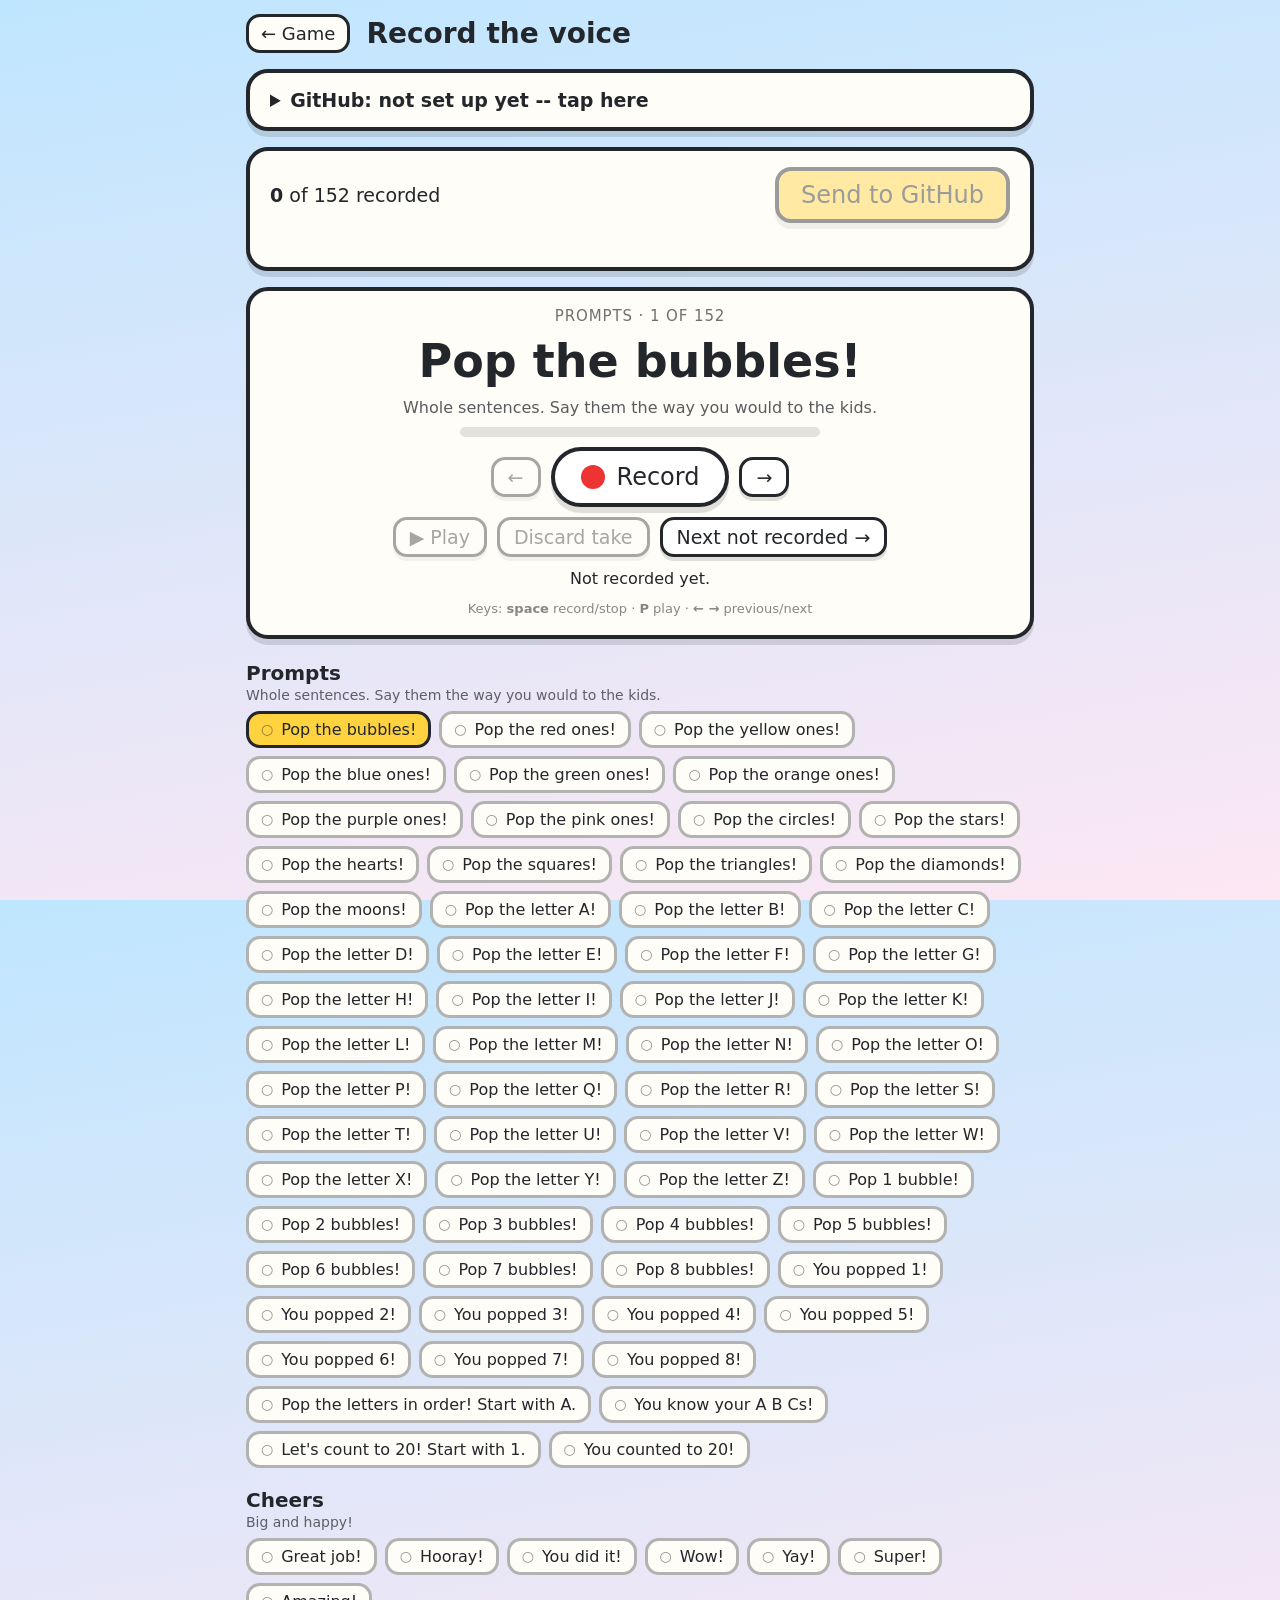
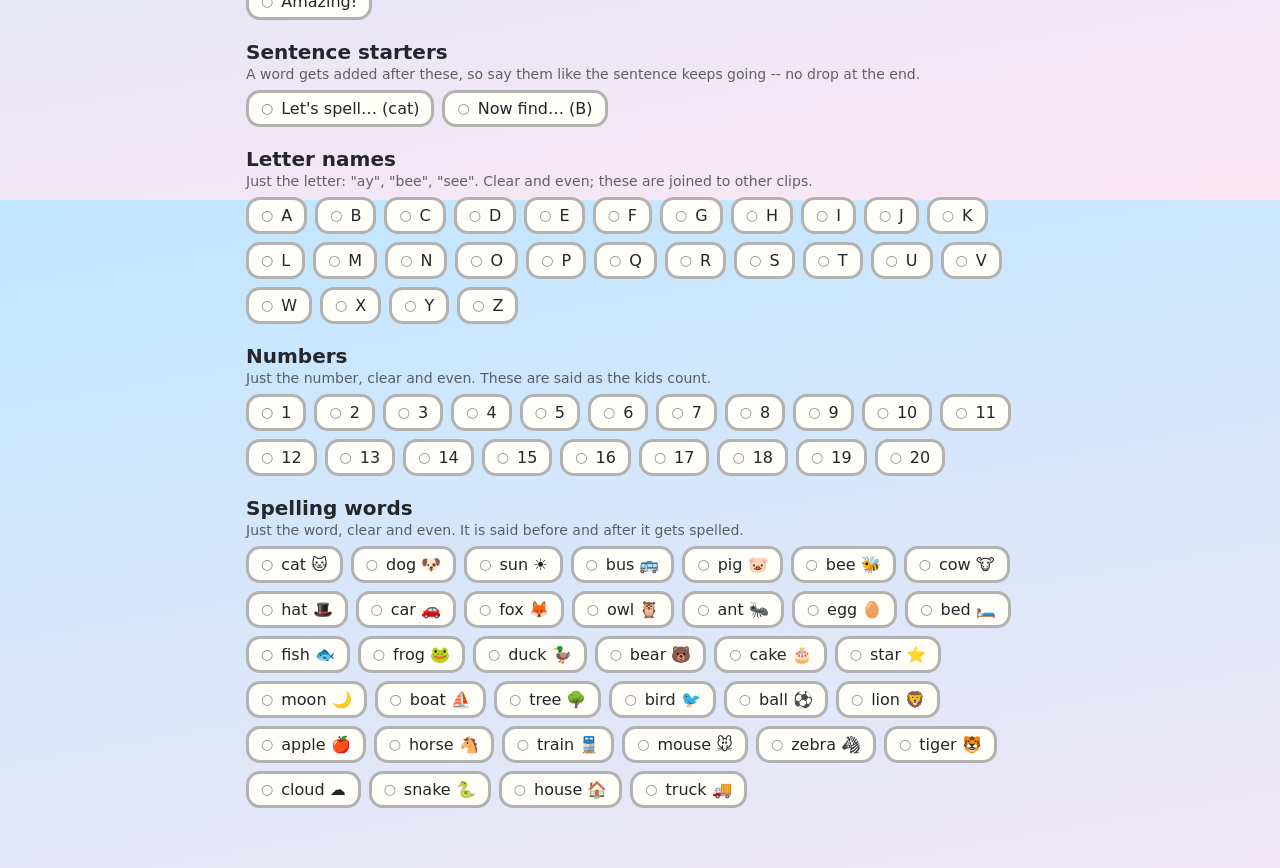
==== record.html @ 9bcf49a8 "Add voice picker, A-Z and 1-20 games, and recorded voice - Grown-up settings: choose the device voic" ====
<!DOCTYPE html>
<html lang="en">
<head>
<meta charset="utf-8">
<meta name="viewport" content="width=device-width, initial-scale=1, viewport-fit=cover">
<title>Record the Voice</title>
<link rel="icon" href="favicon.svg" type="image/svg+xml">
<link rel="apple-touch-icon" href="apple-touch-icon.png">

<!-- Same version stamps as index.html: bump them together. -->
<link rel="stylesheet" href="styles.css?v=20261025-3">
<link rel="stylesheet" href="record.css?v=20261025-3">
</head>
<body class="recorder">

<header class="rec-header">
  <a class="rec-back" href="./">&#8592; Game</a>
  <h1>Record the voice</h1>
</header>

<main class="rec-main">

  <!-- ============ GITHUB SETUP ============ -->
  <details id="setup" class="rec-card setup">
    <summary><span id="setup-status">GitHub: not set up</span></summary>
    <p>
      Recordings are saved on this device until you send them. Sending commits
      them to the repo in one go, and GitHub Pages republishes the game a minute
      or two later.
    </p>
    <p>
      To send, this page needs a <b>fine-grained personal access token</b>:
      in GitHub, go to <a href="https://github.com/settings/personal-access-tokens/new" target="_blank" rel="noopener">Settings
      → Developer settings → Fine-grained tokens → Generate new token</a>, choose
      <b>Only select repositories</b> and pick this game's repo, then under
      <b>Repository permissions</b> set <b>Contents</b> to <b>Read and write</b>.
      Give it an expiry date. The token stays in this browser only.
    </p>
    <label class="rec-field">Repo <input id="gh-repo" placeholder="owner/repo" autocomplete="off" spellcheck="false"></label>
    <label class="rec-field">Branch <input id="gh-branch" placeholder="main" autocomplete="off" spellcheck="false"></label>
    <label class="rec-field">Token <input id="gh-token" type="password" placeholder="github_pat_…" autocomplete="off" spellcheck="false"></label>
    <div class="rec-row">
      <button id="gh-save" class="small-btn">Save and check</button>
      <button id="gh-forget" class="small-btn">Forget token</button>
    </div>
    <p id="gh-message" class="rec-message"></p>
  </details>

  <!-- ============ PROGRESS + SEND ============ -->
  <section class="rec-card summary">
    <div id="summary-text" class="summary-text"></div>
    <button id="send" class="big-btn" disabled>Send to GitHub</button>
    <p id="send-message" class="rec-message"></p>
  </section>

  <!-- ============ THE STUDIO ============ -->
  <section class="rec-card studio" aria-live="polite">
    <div id="studio-group" class="studio-group"></div>
    <div id="studio-text" class="studio-text"></div>
    <div id="studio-tip" class="studio-tip"></div>

    <div class="meter" aria-hidden="true"><div id="meter-bar" class="meter-bar"></div></div>

    <div class="studio-buttons">
      <button id="btn-prev" class="small-btn" title="Previous (←)">&#8592;</button>
      <button id="btn-record" class="record-btn" title="Record / stop (space)">
        <span class="record-dot"></span><span id="record-label">Record</span>
      </button>
      <button id="btn-next" class="small-btn" title="Next (→)">&#8594;</button>
    </div>

    <div class="studio-buttons">
      <button id="btn-play" class="small-btn" title="Play (P)">&#9654; Play</button>
      <button id="btn-discard" class="small-btn">Discard take</button>
      <button id="btn-next-missing" class="small-btn">Next not recorded &#8594;</button>
    </div>
    <p id="studio-state" class="studio-state"></p>
    <p class="rec-keys">Keys: <b>space</b> record/stop · <b>P</b> play · <b>← →</b> previous/next</p>
  </section>

  <!-- ============ CHECKLIST ============ -->
  <section id="checklist" class="checklist"></section>
</main>

<script src="audio.js?v=20261025-3"></script>
<script src="phrases.js?v=20261025-3"></script>
<!-- LAME mp3 encoder (lamejs), LGPL; see vendor/lame-LICENSE.txt -->
<script src="vendor/lame.min.js?v=20261025-3"></script>
<script src="record.js?v=20261025-3"></script>
</body>
</html>
---- styles.css ----
/* --------------------------------------------------------------------------
 * Pop the bubbles -- big targets, soft colors, no tiny text anywhere.
 * ----------------------------------------------------------------------- */

:root {
  --ink: #23262b;
  --paper: #fffdf7;
  --sky-1: #bfe6ff;
  --sky-2: #fde7f3;
  --accent: #ffd23f;
  --shadow: 0 6px 0 rgba(0, 0, 0, .12);
  --radius: 22px;
}

* { box-sizing: border-box; }

html, body {
  height: 100%;
  margin: 0;
}

body {
  font-family: "Comic Sans MS", "Chalkboard SE", "Baloo 2", "Trebuchet MS", system-ui, sans-serif;
  color: var(--ink);
  background: linear-gradient(170deg, var(--sky-1), var(--sky-2));
  -webkit-tap-highlight-color: transparent;
  -webkit-user-select: none;
  user-select: none;
  -webkit-touch-callout: none;
  overflow: hidden;
}

.hidden { display: none !important; }

.screen {
  position: absolute;
  inset: 0;
}

button {
  font: inherit;
  color: inherit;
  cursor: pointer;
  touch-action: manipulation;
}


/* ------------------------------------------------------------- menu screen */

#menu-screen {
  display: flex;
  flex-direction: column;
  align-items: center;
  gap: 20px;
  padding: max(20px, env(safe-area-inset-top)) 16px 24px;
  overflow-y: auto;
}

.title {
  margin: 4px 0 0;
  font-size: clamp(56px, 13vmin, 110px);
  line-height: 1;
  letter-spacing: .03em;
  color: #fff;
  -webkit-text-stroke: 4px var(--ink);
  paint-order: stroke fill;
  text-shadow: 0 6px 0 rgba(0, 0, 0, .12);
  position: relative;
}

.corner-btn {
  position: absolute;
  top: max(14px, env(safe-area-inset-top));
  z-index: 3;
  font-size: 26px;
  line-height: 1;
  width: 52px;
  height: 52px;
  padding: 0;
  background: var(--paper);
  border: 4px solid var(--ink);
  border-radius: 50%;
  box-shadow: var(--shadow);
}

.corner-btn:active { transform: translateY(4px); box-shadow: none; }

.refresh-btn { right: 16px; opacity: .55; }
.refresh-btn:hover { opacity: 1; }

.gear-btn { left: 16px; opacity: .55; display: grid; place-items: center; }
.gear-btn:hover, .gear-btn.holding { opacity: 1; }
.gear-btn span { position: relative; }

/* the ring fills while a grown-up holds the gear; letting go snaps it back */
.gate-ring {
  position: absolute;
  inset: -8px;
  width: calc(100% + 16px);
  height: calc(100% + 16px);
  transform: rotate(-90deg);
  pointer-events: none;
}

.gate-ring circle {
  fill: none;
  stroke: #3a86ff;
  stroke-width: 6;
  stroke-linecap: round;
  stroke-dasharray: 100;
  stroke-dashoffset: 100;
}

.gear-btn.holding .gate-ring circle {
  stroke-dashoffset: 0;
  transition: stroke-dashoffset 2s linear;
}

.levels {
  display: flex;
  gap: 14px;
  position: relative;
}

.level-btn {
  font-size: 44px;
  width: 84px;
  height: 84px;
  padding: 0;
  background: var(--paper);
  border: 4px solid var(--ink);
  border-radius: 50%;
  box-shadow: var(--shadow);
  opacity: .55;
  transition: transform .15s, opacity .15s;
}

.level-btn[aria-checked="true"] {
  opacity: 1;
  background: var(--accent);
  transform: scale(1.12);
}

.modes {
  display: grid;
  grid-template-columns: repeat(4, minmax(0, 1fr));
  gap: 18px;
  width: 100%;
  max-width: 860px;
  position: relative;
}

@media (max-width: 560px) {
  .modes { grid-template-columns: repeat(2, minmax(0, 1fr)); gap: 14px; }
}

.mode-tile {
  aspect-ratio: 1 / 1;
  min-height: 120px;
  background: var(--paper);
  border: 4px solid var(--ink);
  border-radius: var(--radius);
  box-shadow: var(--shadow);
  display: flex;
  align-items: center;
  justify-content: center;
  gap: 4%;
  padding: 8%;
}

.mode-tile:active { transform: translateY(4px); box-shadow: none; }

.mode-tile .mini {
  width: 34%;
  height: auto;
  aspect-ratio: 1 / 1;
  font-size: clamp(22px, 6vmin, 46px);
}

.mode-tile .mini:nth-child(2) { transform: translateY(-22%); }

/* in-order games: the bubbles climb like steps */
.mode-tile.stairs .mini:nth-child(1) { transform: translateY(26%); }
.mode-tile.stairs .mini:nth-child(2) { transform: none; }
.mode-tile.stairs .mini:nth-child(3) { transform: translateY(-26%); }

/* decorative bubbles drifting up behind the menu */
.deco { position: fixed; inset: 0; pointer-events: none; overflow: hidden; }
.deco span {
  position: absolute;
  bottom: -120px;
  width: 90px;
  height: 90px;
  border-radius: 50%;
  border: 3px solid rgba(255, 255, 255, .8);
  background: radial-gradient(circle at 32% 30%, rgba(255, 255, 255, .9) 0 9%, transparent 10%),
              radial-gradient(circle, rgba(255, 255, 255, .15), rgba(255, 255, 255, .45));
  animation: drift 14s linear infinite;
}
.deco span:nth-child(1) { left: 6%;  animation-delay: 0s; }
.deco span:nth-child(2) { left: 24%; width: 60px; height: 60px; animation-delay: -5s; animation-duration: 11s; }
.deco span:nth-child(3) { left: 46%; width: 120px; height: 120px; animation-delay: -9s; animation-duration: 18s; }
.deco span:nth-child(4) { left: 66%; animation-delay: -2s; animation-duration: 13s; }
.deco span:nth-child(5) { left: 82%; width: 70px; height: 70px; animation-delay: -7s; }
.deco span:nth-child(6) { left: 92%; width: 50px; height: 50px; animation-delay: -11s; animation-duration: 10s; }

@keyframes drift {
  to { transform: translateY(calc(-100vh - 160px)); }
}


/* ----------------------------------------------------------------- bubbles */

/* `.bubble` is placed by app.js with a transform; `.bubble-face` inside it is
 * free for the wobble and pop animations, so the two never fight. */
.bubble,
.mini {
  --c: #3a86ff;
}

.bubble {
  position: absolute;
  left: 0;
  top: 0;
  will-change: transform;
  pointer-events: none;   /* hit testing is done in app.js, with a bigger circle */
}

.bubble-face,
.mini {
  width: 100%;
  height: 100%;
  border-radius: 50%;
  border: 3px solid color-mix(in srgb, var(--c) 80%, #000);
  background:
    radial-gradient(circle at 32% 28%, rgba(255, 255, 255, .95) 0 8%, transparent 9%),
    radial-gradient(circle at 50% 50%,
      color-mix(in srgb, var(--c) 18%, #fff) 0%,
      color-mix(in srgb, var(--c) 35%, #fff) 65%,
      color-mix(in srgb, var(--c) 70%, #fff) 100%);
  display: grid;
  place-items: center;
  font-weight: bold;
  line-height: 1;
  color: var(--ink);
}

/* colors mode: the color has to read at a glance, so fill it right in */
.bubble-face.solid,
.mini.solid {
  background:
    radial-gradient(circle at 32% 28%, rgba(255, 255, 255, .95) 0 8%, transparent 9%),
    radial-gradient(circle at 50% 50%,
      color-mix(in srgb, var(--c) 70%, #fff) 0%,
      var(--c) 100%);
}

.bubble-face svg,
.mini svg { width: 64%; height: 64%; }

.shape {
  fill: var(--c);
  stroke: var(--ink);
  stroke-width: 5;
  stroke-linejoin: round;
}

.bubble-face.wobble { animation: wobble .5s ease-in-out; }

@keyframes wobble {
  0%, 100% { transform: rotate(0) scale(1); }
  20% { transform: rotate(-14deg) scale(.94); }
  40% { transform: rotate(11deg) scale(1.04); }
  60% { transform: rotate(-7deg); }
  80% { transform: rotate(4deg); }
}

.bubble-face.popping { animation: pop .22s ease-out forwards; }

@keyframes pop {
  0%   { transform: scale(1); opacity: 1; }
  50%  { transform: scale(1.3); opacity: .7; }
  100% { transform: scale(1.5); opacity: 0; }
}

.drop {
  position: absolute;
  left: 0;
  top: 0;
  width: 14px;
  height: 14px;
  margin: -7px 0 0 -7px;
  border-radius: 50%;
  pointer-events: none;
  animation: splash .5s ease-out forwards;
}

@keyframes splash {
  from { transform: translate(var(--x), var(--y)) scale(1); opacity: 1; }
  to   { transform: translate(calc(var(--x) + var(--dx)), calc(var(--y) + var(--dy))) scale(.2); opacity: 0; }
}


/* ------------------------------------------------------------- play screen */

.area {
  position: absolute;
  inset: 0;
  overflow: hidden;
  touch-action: none;
}

.play-bar {
  position: absolute;
  top: 0;
  left: 0;
  right: 0;
  display: flex;
  justify-content: center;
  padding: max(12px, env(safe-area-inset-top)) 80px 0;
  pointer-events: none;
}

.play-bar > * { pointer-events: auto; }

.home-btn { left: 16px; font-size: 30px; }

.prompt {
  display: flex;
  align-items: center;
  gap: 14px;
  min-height: 76px;
  max-width: 100%;
  padding: 8px 18px;
  background: rgba(255, 253, 247, .9);
  border: 4px solid var(--ink);
  border-radius: 40px;
  box-shadow: var(--shadow);
}

.prompt:active { transform: translateY(4px); box-shadow: none; }

.prompt-target {
  display: flex;
  align-items: center;
  gap: 10px;
  font-size: 48px;
  font-weight: bold;
  line-height: 1;
}

.prompt-target:empty { display: none; }
.prompt-target .mini { width: 56px; height: 56px; font-size: 34px; }

.prompt-progress {
  display: flex;
  flex-wrap: wrap;
  gap: 6px;
  max-width: 50vw;
}

.pip {
  width: 18px;
  height: 18px;
  border-radius: 50%;
  border: 3px solid var(--ink);
  background: var(--paper);
  transition: background .2s, transform .2s;
}

.pip.on { background: var(--accent); transform: scale(1.15); }

/* counting: one big slot per bubble to pop */
.prompt-progress.count .pip { width: 32px; height: 32px; }

/* spelling: the whole word shows faintly, and fills in letter by letter */
.slot {
  display: grid;
  place-items: center;
  min-width: 46px;
  height: 56px;
  padding: 0 2px;
  border-bottom: 5px solid var(--ink);
  color: rgba(35, 38, 43, .22);
  font-size: 44px;
}

.slot.on { color: var(--ink); }
.slot.next { color: rgba(35, 38, 43, .45); animation: nudge 1s ease-in-out infinite; }

@keyframes nudge {
  50% { transform: translateY(-5px); }
}

@media (max-width: 560px) {
  .prompt { min-height: 64px; gap: 10px; padding: 6px 12px; }
  .prompt-target { font-size: 36px; }
  .prompt-target .mini { width: 44px; height: 44px; font-size: 26px; }
  .slot { min-width: 34px; height: 46px; font-size: 34px; }
  .prompt-progress.count .pip { width: 24px; height: 24px; }
}


/* ------------------------------------------------------- grown-up settings */

.settings {
  position: fixed;
  inset: 0;
  z-index: 60;
  display: grid;
  place-items: center;
  padding: 16px;
  background: rgba(35, 38, 43, .45);
}

.settings-card {
  width: min(420px, 100%);
  background: var(--paper);
  border: 4px solid var(--ink);
  border-radius: var(--radius);
  box-shadow: var(--shadow);
  max-height: calc(100vh - 32px);
  overflow-y: auto;
  padding: 20px 24px 24px;
  display: flex;
  flex-direction: column;
  gap: 14px;
  -webkit-user-select: text;
  user-select: text;
}

.settings-card h2 { margin: 0; font-size: 28px; }

.setting {
  display: flex;
  align-items: center;
  gap: 12px;
  font-size: 22px;
}

.setting input[type="checkbox"] { width: 28px; height: 28px; }

.settings-note { margin: 0; font-size: 15px; opacity: .7; }

.voice-options {
  display: flex;
  flex-direction: column;
  gap: 12px;
  padding: 12px 14px;
  border: 3px dashed rgba(35, 38, 43, .25);
  border-radius: 16px;
}

.setting-wide { justify-content: space-between; }

.setting-wide select,
.setting-wide input[type="range"] {
  flex: 1;
  max-width: 230px;
  min-width: 0;
}

.setting-wide select {
  font: inherit;
  font-size: 17px;
  padding: 6px 8px;
  border: 3px solid var(--ink);
  border-radius: 12px;
  background: #fff;
}

.small-btn {
  align-self: flex-start;
  font-size: 19px;
  padding: 6px 14px;
  background: #fff;
  border: 3px solid var(--ink);
  border-radius: 14px;
  box-shadow: 0 4px 0 rgba(0, 0, 0, .12);
}

.small-btn:active { transform: translateY(4px); box-shadow: none; }

.big-btn {
  font-size: 24px;
  padding: 10px;
  background: var(--accent);
  border: 4px solid var(--ink);
  border-radius: 16px;
  box-shadow: var(--shadow);
}

.big-btn:active { transform: translateY(4px); box-shadow: none; }
---- record.css ----
/* --------------------------------------------------------------------------
 * The recording page. A grown-up tool, so it scrolls and selects text like a
 * normal page, unlike the game.
 * ----------------------------------------------------------------------- */

body.recorder {
  overflow: auto;
  -webkit-user-select: text;
  user-select: text;
  -webkit-touch-callout: default;
}

.rec-header {
  display: flex;
  align-items: center;
  gap: 16px;
  padding: max(14px, env(safe-area-inset-top)) 16px 4px;
  max-width: 820px;
  margin: 0 auto;
}

.rec-header h1 { margin: 0; font-size: 28px; }

.rec-back {
  color: var(--ink);
  font-size: 18px;
  text-decoration: none;
  padding: 6px 12px;
  border: 3px solid var(--ink);
  border-radius: 14px;
  background: var(--paper);
}

.rec-main {
  max-width: 820px;
  margin: 0 auto;
  padding: 12px 16px 60px;
  display: flex;
  flex-direction: column;
  gap: 16px;
}

.rec-card {
  background: var(--paper);
  border: 4px solid var(--ink);
  border-radius: var(--radius);
  box-shadow: var(--shadow);
  padding: 16px 20px;
}

.rec-card p { line-height: 1.45; }

.setup summary { cursor: pointer; font-size: 19px; font-weight: bold; }
.setup a { color: #1d5fd6; }

.rec-field {
  display: flex;
  align-items: center;
  gap: 12px;
  margin: 10px 0;
  font-size: 18px;
}

.rec-field input {
  flex: 1;
  min-width: 0;
  font: inherit;
  font-size: 17px;
  padding: 6px 10px;
  border: 3px solid var(--ink);
  border-radius: 12px;
}

.rec-row { display: flex; gap: 10px; flex-wrap: wrap; }

.rec-message { margin: 10px 0 0; font-size: 16px; min-height: 1em; }
.rec-message.bad { color: #c22; }
.rec-message.good { color: #18803a; }

.summary { display: flex; flex-wrap: wrap; align-items: center; gap: 12px 20px; }
.summary-text { flex: 1; min-width: 220px; font-size: 19px; }
.summary .big-btn { padding: 10px 22px; }
.summary .big-btn:disabled { opacity: .45; cursor: default; }
.summary .rec-message { flex-basis: 100%; margin: 0; }

/* the studio stays in view while the checklist scrolls under it */
.studio {
  position: sticky;
  top: 8px;
  z-index: 2;
  text-align: center;
  display: flex;
  flex-direction: column;
  align-items: center;
  gap: 10px;
}

.studio-group { font-size: 15px; opacity: .65; text-transform: uppercase; letter-spacing: .06em; }
.studio-text { font-size: clamp(28px, 6vw, 46px); font-weight: bold; line-height: 1.15; }
.studio-tip { font-size: 16px; opacity: .75; max-width: 560px; }

.meter {
  width: min(360px, 100%);
  height: 10px;
  border-radius: 5px;
  background: rgba(35, 38, 43, .12);
  overflow: hidden;
}

.meter-bar {
  width: 0;
  height: 100%;
  background: #3cc85a;
  transition: width .05s linear;
}

.studio-buttons { display: flex; gap: 10px; flex-wrap: wrap; justify-content: center; align-items: center; }
.studio-buttons .small-btn { align-self: center; }
.studio-buttons .small-btn:disabled { opacity: .4; cursor: default; }

.record-btn {
  display: flex;
  align-items: center;
  gap: 12px;
  font-size: 24px;
  padding: 12px 26px;
  background: #fff;
  border: 4px solid var(--ink);
  border-radius: 40px;
  box-shadow: var(--shadow);
}

.record-btn:active { transform: translateY(4px); box-shadow: none; }

.record-dot {
  width: 24px;
  height: 24px;
  border-radius: 50%;
  background: #e33;
}

.record-btn.recording { background: #ffe1e1; }
.record-btn.recording .record-dot { border-radius: 5px; animation: blink 1s ease-in-out infinite; }

@keyframes blink { 50% { opacity: .35; } }

.studio-state { margin: 0; font-size: 16px; min-height: 1.2em; }
.rec-keys { margin: 0; font-size: 13px; opacity: .55; }

.checklist { display: flex; flex-direction: column; gap: 14px; }

.check-group h2 { margin: 6px 0 2px; font-size: 20px; }
.check-group p { margin: 0 0 8px; font-size: 14px; opacity: .7; }

.check-items { display: flex; flex-wrap: wrap; gap: 8px; }

.check-item {
  display: flex;
  align-items: center;
  gap: 8px;
  font-size: 16px;
  padding: 6px 12px;
  background: var(--paper);
  border: 3px solid rgba(35, 38, 43, .35);
  border-radius: 14px;
}

.check-item.current { border-color: var(--ink); background: var(--accent); }

/* ○ nothing yet · ● a take waiting to send · ✓ on GitHub */
.check-item::before {
  content: '○';
  font-size: 14px;
  opacity: .5;
}
.check-item.draft::before { content: '●'; color: #e07b00; opacity: 1; }
.check-item.published::before { content: '✓'; color: #18803a; opacity: 1; }
.check-item.published.draft::before { content: '●'; color: #e07b00; }

/* on a short screen (a phone on its side) a stuck studio would hide the list */
@media (max-height: 700px) {
  .studio { position: static; }
}
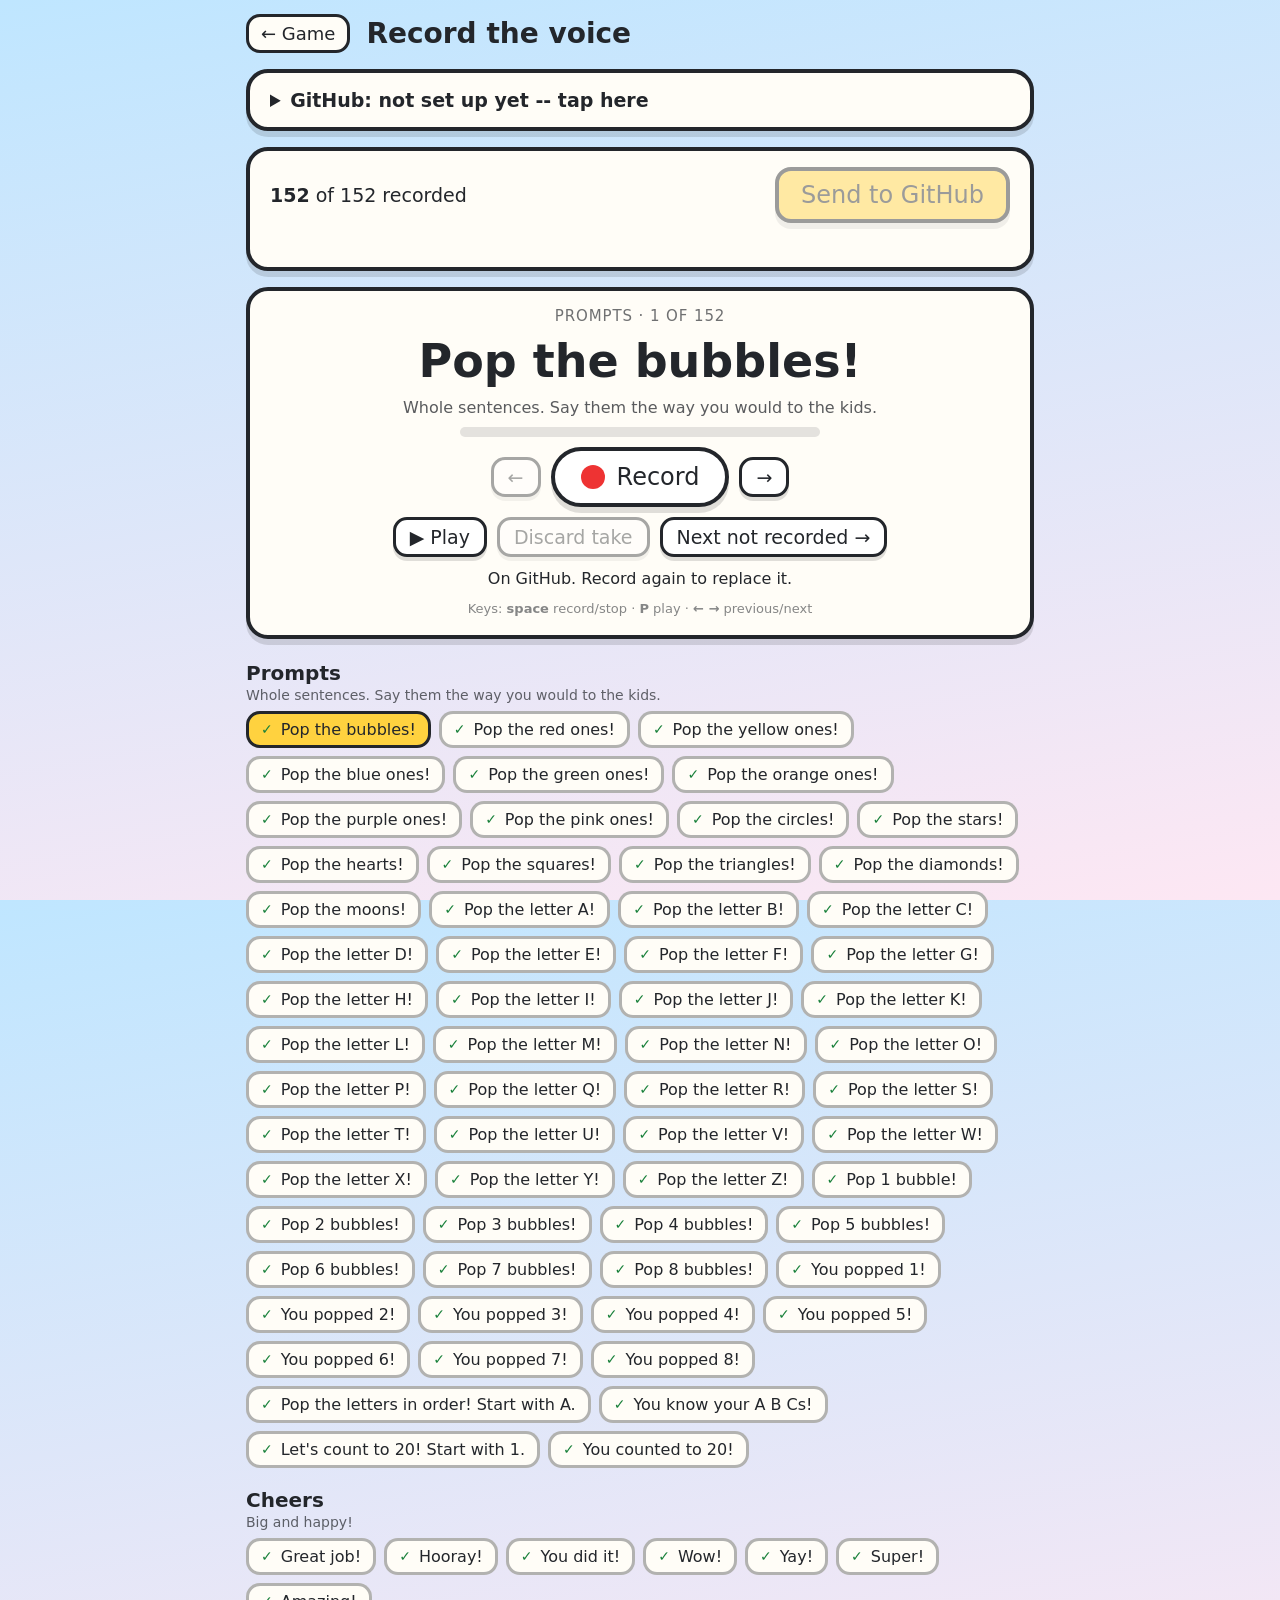
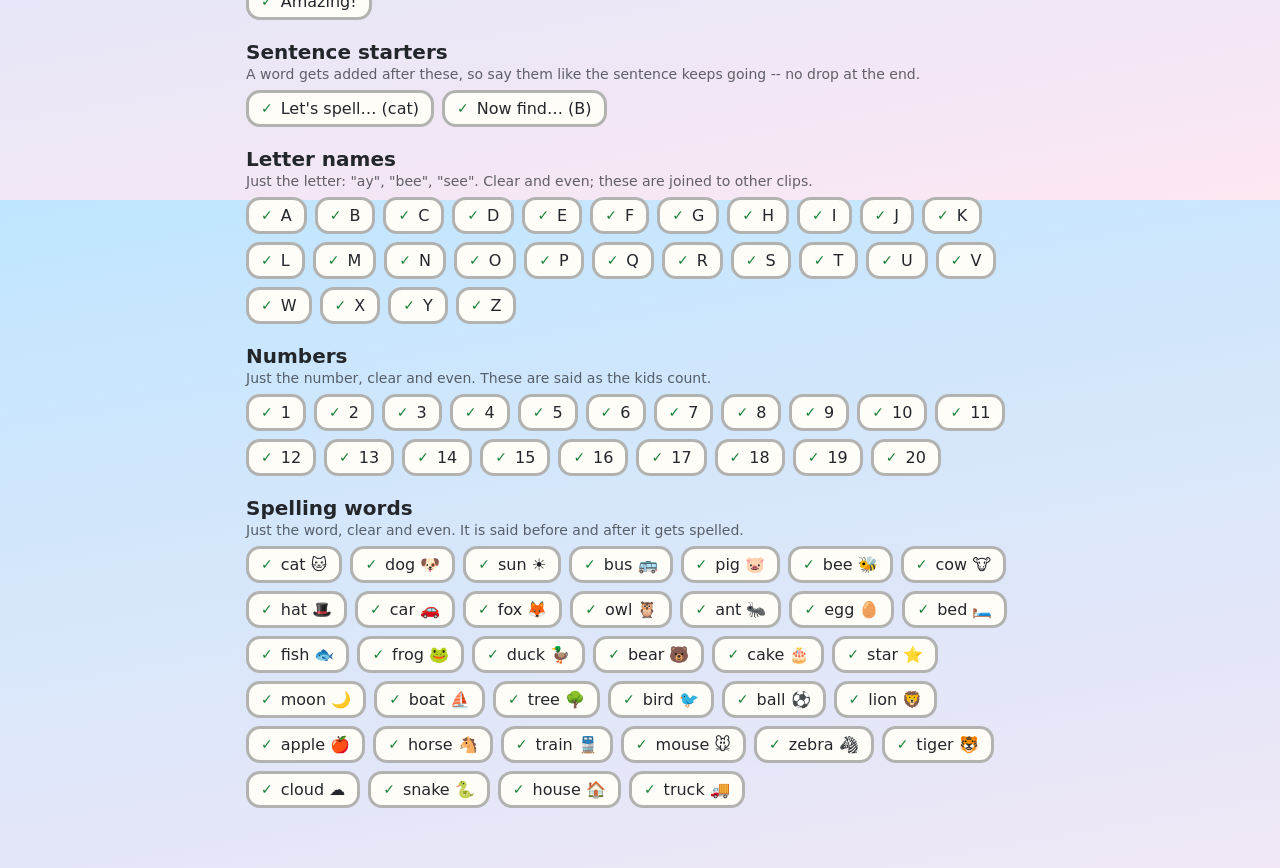
==== commit ecbcabbb: "Spelling: finish a word with its last letter and the word, then move on" ====
--- a/record.html
+++ b/record.html
@@ -8,8 +8,8 @@
 <link rel="apple-touch-icon" href="apple-touch-icon.png">
 
 <!-- Same version stamps as index.html: bump them together. -->
-<link rel="stylesheet" href="styles.css?v=20261025-3">
-<link rel="stylesheet" href="record.css?v=20261025-3">
+<link rel="stylesheet" href="styles.css?v=20261025-4">
+<link rel="stylesheet" href="record.css?v=20261025-4">
 </head>
 <body class="recorder">
 
@@ -82,10 +82,10 @@
   <section id="checklist" class="checklist"></section>
 </main>
 
-<script src="audio.js?v=20261025-3"></script>
-<script src="phrases.js?v=20261025-3"></script>
+<script src="audio.js?v=20261025-4"></script>
+<script src="phrases.js?v=20261025-4"></script>
 <!-- LAME mp3 encoder (lamejs), LGPL; see vendor/lame-LICENSE.txt -->
-<script src="vendor/lame.min.js?v=20261025-3"></script>
-<script src="record.js?v=20261025-3"></script>
+<script src="vendor/lame.min.js?v=20261025-4"></script>
+<script src="record.js?v=20261025-4"></script>
 </body>
 </html>
